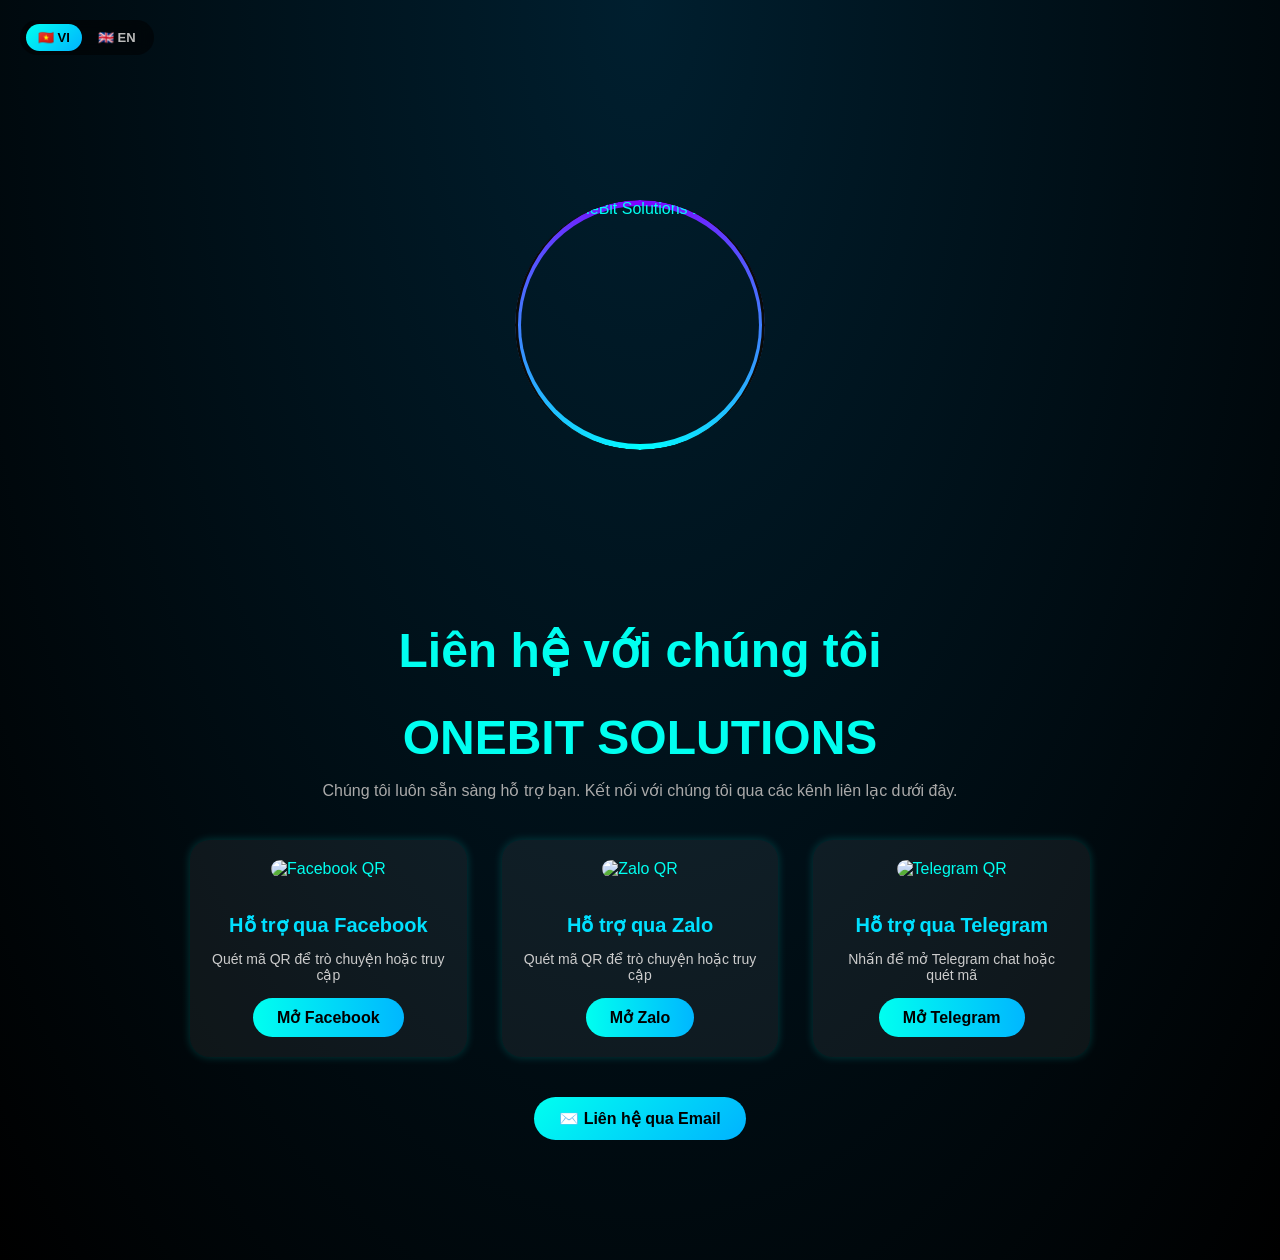
==== index.html @ 479a9d3e "FixTitle" ====
<!DOCTYPE html>
<html lang="vi">
<head>
    <meta charset="UTF-8" />
    <meta name="viewport" content="width=device-width, initial-scale=1.0" />
    <title>OneBit Solutions</title>
    <link rel="stylesheet" href="Onebit.css" />
</head>
<body>
    <div class="lang-switch">
        <button class="lang-btn active" onclick="switchLang('vi')">🇻🇳 VI</button>
        <button class="lang-btn" onclick="switchLang('en')">🇬🇧 EN</button>
    </div>
<div class="logo-section">
    <div class="logo-circle">
        <img src="images/profile.jpg" alt="OneBit Solutions Logo">
    </div>
</div>

    <div class="container">
        <h1>LIÊN HỆ VỚI CHÚNG TÔI</h1>
        <h1>ONEBIT SOLUTIONS</h1>
        <p class="subtitle">Chúng tôi luôn sẵn sàng hỗ trợ bạn. Kết nối với chúng tôi qua các kênh liên lạc dưới đây.</p>

        <div class="support-grid">
            <div class="support-card">
                <img src="images/facebook_qr.png" alt="Facebook QR">
                <h3 class="support-title">Hỗ trợ qua Facebook</h3>
                <p class="support-text">Quét mã QR để trò chuyện hoặc truy cập</p>
                <a href="https://www.facebook.com/OneBitSolutionsGlobal/" target="_blank" class="support-link">Mở Facebook</a>
            </div>

            <div class="support-card">
                <img src="images/ZaloQR.png" alt="Zalo QR">
                <h3 class="support-title">Hỗ trợ qua Zalo</h3>
                <p class="support-text">Quét mã QR để trò chuyện hoặc truy cập</p>
                <a href="https://zalo.me/" target="_blank" class="support-link">Mở Zalo</a>
            </div>

            <div class="support-card">
                <img src="images/TelegramQR.png" alt="Telegram QR">
                <h3 class="support-title">Hỗ trợ qua Telegram</h3>
                <p class="support-text">Nhấn để mở Telegram chat hoặc quét mã</p>
                <a href="https://t.me/your_username" target="_blank" class="support-link">Mở Telegram</a>
            </div>
        </div>

        <button class="email-button">
            ✉️ Liên hệ qua Email
        </button>
    </div>

    <script src="Onebit.js"></script>
</body>
</html>
---- Onebit.css ----
body {
    background: radial-gradient(ellipse at top, #001f2f, #000);
    font-family: "Poppins", sans-serif;
    color: #00fff0;
    text-align: center;
    margin: 0;
    padding: 0;
    overflow-x: hidden;
}

.logo-section {
    display: flex;
    justify-content: center;
    margin-top: 200px;    
    margin-bottom: 30px;  
}


.logo-circle {
  position: relative;
  width: 250px;
  height: 250px;
  border-radius: 50%;
  display: flex;
  justify-content: center;
  align-items: center;
  overflow: hidden;
    margin-bottom: 20px;
}

.logo-circle::before {
  content: "";
  position: absolute;
  inset: 0;
  border-radius: 50%;
  padding: 6px;
  background: conic-gradient(from 0deg, #7f00ff, #00ffff, #7f00ff);
  mask: 
    linear-gradient(#fff 0 0) content-box, 
    linear-gradient(#fff 0 0);
  mask-composite: exclude;
  -webkit-mask-composite: destination-out;
  animation: spin 4s linear infinite;
}

.logo-circle img {
  position: relative;
  z-index: 1;
  width: 100%;
  height: 100%;
  border-radius: 50%;
  border: 3px solid #0a0a0a;
  object-fit: cover;
}

@keyframes spin {
  0% { transform: rotate(0deg); }
  100% { transform: rotate(360deg); }
}

.container {
    max-width: 900px;
    margin: 100px auto;
    padding: 20px;
}


h1 {
    font-size: 48px;
    margin-bottom: 10px;
    color: #00fff0;
}

.subtitle {
    color: #aaa;
    font-size: 16px;
    margin-bottom: 40px;
}
.support-grid {
    display: grid;
    grid-template-columns: repeat(auto-fit, minmax(250px, 1fr));
    justify-content: center;
    gap: 35px;
    align-items: stretch; 
}


.support-card {
    background: rgba(255, 255, 255, 0.06);
    border-radius: 20px;
    padding: 20px;
    box-shadow: 0 0 10px rgba(0, 255, 240, 0.2);
    transition: transform 0.3s ease, box-shadow 0.3s ease;
}

.support-card:hover {
    transform: translateY(-5px);
    box-shadow: 0 0 20px rgba(0, 255, 240, 0.4);
}

.support-card img {
    width: 100%;
    max-width: 200px;
    border-radius: 12px;
    margin-bottom: 15px;
}
.support-card img {
    transition: transform 0.3s ease;
}

.support-card:hover img {
    transform: translateY(-8px) scale(1.05);
}
.support-title {
    font-size: 20px;
    margin-bottom: 8px;
    color: #00e0ff;
}

.support-text {
    font-size: 14px;
    color: #ccc;
    margin-bottom: 15px;
}

.support-link {
    position: relative;
    display: inline-block;
    padding: 10px 24px;
    border-radius: 999px;
    color: #000;
    font-weight: 600;
    background: linear-gradient(90deg, #00fff0, #00b7ff);
    text-decoration: none;
    transition: color 0.3s ease;
    overflow: visible; 
    z-index: 0;
}

.support-link::before {
    content: "";
    position: absolute;
    top: -3px;
    left: -3px;
    right: -3px;
    bottom: -3px;
    border-radius: 999px;
    background: linear-gradient(120deg, 
        #00fff0, #00b7ff, #0077ff, #00b7ff, #00fff0);
    background-size: 300% 300%;
    animation: borderMove 3s linear infinite;
    z-index: -1;
    opacity: 0;
    transition: opacity 0.3s ease;
}

.support-link:hover::before {
    opacity: 1;
}

@keyframes borderMove {
    0% { background-position: 0% 50%; }
    50% { background-position: 100% 50%; }
    100% { background-position: 0% 50%; }
}


.email-button {
    margin-top: 40px;
    font-size: 16px;
    padding: 12px 25px;
    border-radius: 30px;
    border: none;
    background: linear-gradient(135deg, #00fff0, #00b3ff);
    color: #000;
    cursor: pointer;
    font-weight: 600;
    transition: transform 0.2s;
}

.email-button:hover {
    transform: scale(1.05);
}


.lang-switch {
    position: fixed;
    top: 20px;
    left: 20px;
    display: flex;
    background: rgba(0, 0, 0, 0.5);
    border-radius: 50px;
    padding: 4px;
    z-index: 999;
    backdrop-filter: blur(10px);
}

.lang-btn {
    font-size: 13px;
    font-weight: 600;
    color: #bbb;
    background: transparent;
    border: none;
    border-radius: 50px;
    padding: 6px 12px;
    margin: 0 2px;
    cursor: pointer;
    transition: all 0.25s ease;
}

.lang-btn.active {
    background: linear-gradient(135deg, #00fff0, #00b3ff);
    color: #000;
}
@media (max-width: 500px) {
  .logo-circle {
    width: 180px;
    height: 180px;
  }
  h1 {
    font-size: 32px;
  }
}
@media (max-width: 768px) {
  .logo-section {
    margin-top: 40px;
    margin-bottom: 10px;
  }
}
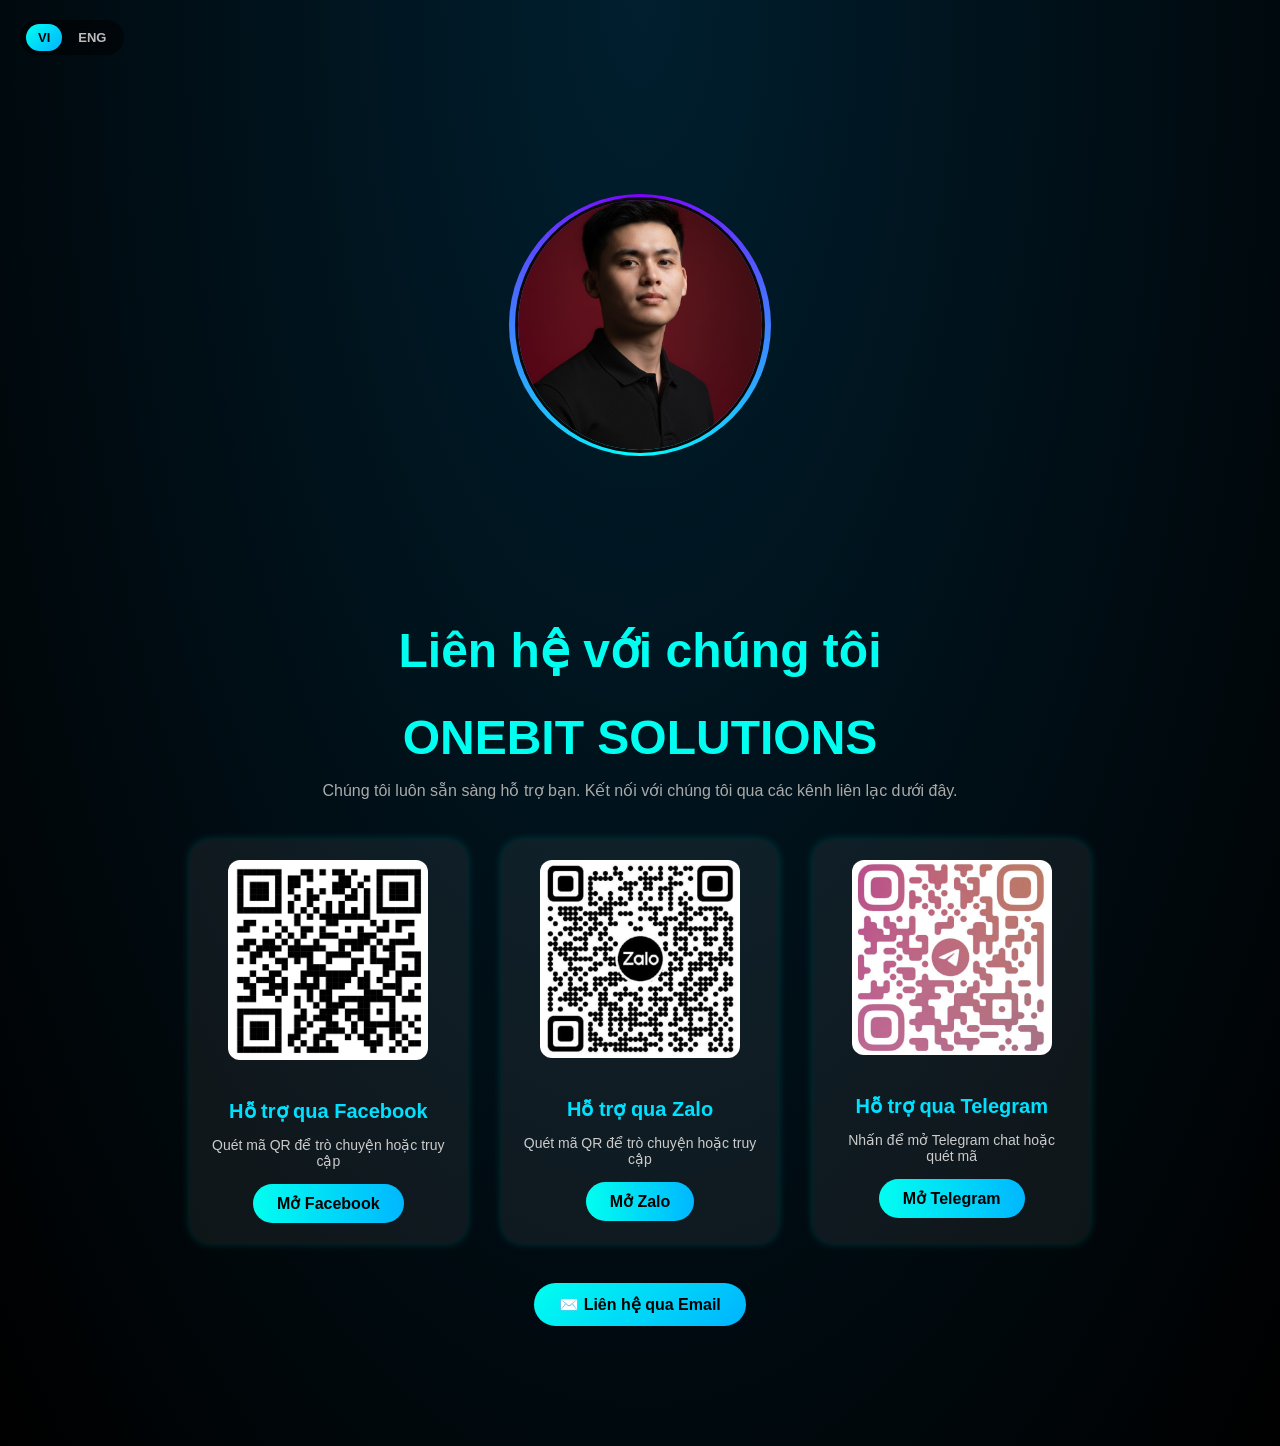
==== commit d86f704f: "FixUI" ====
--- a/index.html
+++ b/index.html
@@ -8,12 +8,12 @@
 </head>
 <body>
     <div class="lang-switch">
-        <button class="lang-btn active" onclick="switchLang('vi')">🇻🇳 VI</button>
-        <button class="lang-btn" onclick="switchLang('en')">🇬🇧 EN</button>
+        <button class="lang-btn active" onclick="switchLang('vi')">VI</button>
+        <button class="lang-btn" onclick="switchLang('en')">ENG</button>
     </div>
 <div class="logo-section">
     <div class="logo-circle">
-        <img src="images/profile.jpg" alt="OneBit Solutions Logo">
+        <img src="./Images/profile.jpg" alt="OneBit Solutions Logo">
     </div>
 </div>
 
@@ -24,21 +24,21 @@
 
         <div class="support-grid">
             <div class="support-card">
-                <img src="images/facebook_qr.png" alt="Facebook QR">
+                <img src="./Images/facebook_qr.png" alt="Facebook QR">
                 <h3 class="support-title">Hỗ trợ qua Facebook</h3>
                 <p class="support-text">Quét mã QR để trò chuyện hoặc truy cập</p>
                 <a href="https://www.facebook.com/OneBitSolutionsGlobal/" target="_blank" class="support-link">Mở Facebook</a>
             </div>
 
             <div class="support-card">
-                <img src="images/ZaloQR.png" alt="Zalo QR">
+                <img src="./Images/ZaloQR.png" alt="Zalo QR">
                 <h3 class="support-title">Hỗ trợ qua Zalo</h3>
                 <p class="support-text">Quét mã QR để trò chuyện hoặc truy cập</p>
                 <a href="https://zalo.me/" target="_blank" class="support-link">Mở Zalo</a>
             </div>
 
             <div class="support-card">
-                <img src="images/TelegramQR.png" alt="Telegram QR">
+                <img src="./Images/TelegramQR.png" alt="Telegram QR">
                 <h3 class="support-title">Hỗ trợ qua Telegram</h3>
                 <p class="support-text">Nhấn để mở Telegram chat hoặc quét mã</p>
                 <a href="https://t.me/your_username" target="_blank" class="support-link">Mở Telegram</a>
--- a/Onebit.css
+++ b/Onebit.css
@@ -1,4 +1,3 @@
-
 body {
     background: radial-gradient(ellipse at top, #001f2f, #000);
     font-family: "Poppins", sans-serif;
@@ -10,12 +9,11 @@
 }
 
 .logo-section {
-    display: flex;
-    justify-content: center;
-    margin-top: 200px;    
-    margin-bottom: 30px;  
-}
-
+  display: flex;
+  justify-content: center;
+  margin-top: 200px;
+  margin-bottom: 30px;
+}
 
 .logo-circle {
   position: relative;
@@ -25,39 +23,40 @@
   display: flex;
   justify-content: center;
   align-items: center;
-  overflow: hidden;
-    margin-bottom: 20px;
+  margin-bottom: 20px;
+  overflow: visible;
 }
 
 .logo-circle::before {
   content: "";
   position: absolute;
-  inset: 0;
+  top: -6px;   
+  left: -6px;
+  right: -6px;
+  bottom: -6px;
   border-radius: 50%;
-  padding: 6px;
   background: conic-gradient(from 0deg, #7f00ff, #00ffff, #7f00ff);
-  mask: 
-    linear-gradient(#fff 0 0) content-box, 
-    linear-gradient(#fff 0 0);
-  mask-composite: exclude;
-  -webkit-mask-composite: destination-out;
   animation: spin 4s linear infinite;
-}
+  z-index: 0;
+}
+
 
 .logo-circle img {
   position: relative;
-  z-index: 1;
+  z-index: 1; 
   width: 100%;
   height: 100%;
   border-radius: 50%;
-  border: 3px solid #0a0a0a;
   object-fit: cover;
-}
+  border: 3px solid #0a0a0a; 
+}
+
 
 @keyframes spin {
   0% { transform: rotate(0deg); }
   100% { transform: rotate(360deg); }
 }
+
 
 .container {
     max-width: 900px;
@@ -85,8 +84,56 @@
     align-items: stretch; 
 }
 
-
 .support-card {
+  position: relative;
+  background: rgba(255, 255, 255, 0.06);
+  border-radius: 20px;
+  padding: 20px;
+  box-shadow: 0 0 10px rgba(0, 255, 240, 0.2);
+  overflow: hidden;
+  transition: transform 0.3s ease, box-shadow 0.3s ease;
+}
+
+
+.support-card::before {
+  content: "";
+  position: absolute;
+  inset: 0;
+  border-radius: 20px;
+  padding: 2px;
+  background: conic-gradient(from 0deg, transparent 0%, #00ffff 10%, transparent 20%);
+  -webkit-mask:
+    linear-gradient(#000 0 0) content-box,
+    linear-gradient(#000 0 0);
+  -webkit-mask-composite: xor;
+  mask-composite: exclude;
+  animation: rotate-line 3s linear infinite;
+  opacity: 0;
+  transition: opacity 0.3s ease;
+}
+
+
+.support-card:hover::before {
+  opacity: 1;
+}
+
+
+@keyframes rotate-line {
+  0% { transform: rotate(0deg); }
+  100% { transform: rotate(360deg); }
+}
+
+
+.support-card > * {
+  position: relative;
+  z-index: 1;
+}
+
+.support-card:hover {
+  transform: translateY(-5px);
+  box-shadow: 0 0 20px rgba(0, 255, 240, 0.4);
+}
+/* .support-card {
     background: rgba(255, 255, 255, 0.06);
     border-radius: 20px;
     padding: 20px;
@@ -97,7 +144,7 @@
 .support-card:hover {
     transform: translateY(-5px);
     box-shadow: 0 0 20px rgba(0, 255, 240, 0.4);
-}
+} */
 
 .support-card img {
     width: 100%;
@@ -195,7 +242,10 @@
     z-index: 999;
     backdrop-filter: blur(10px);
 }
-
+.lang-btn:hover {
+  background:#00b3ff;
+  color: #000;
+}
 .lang-btn {
     font-size: 13px;
     font-weight: 600;
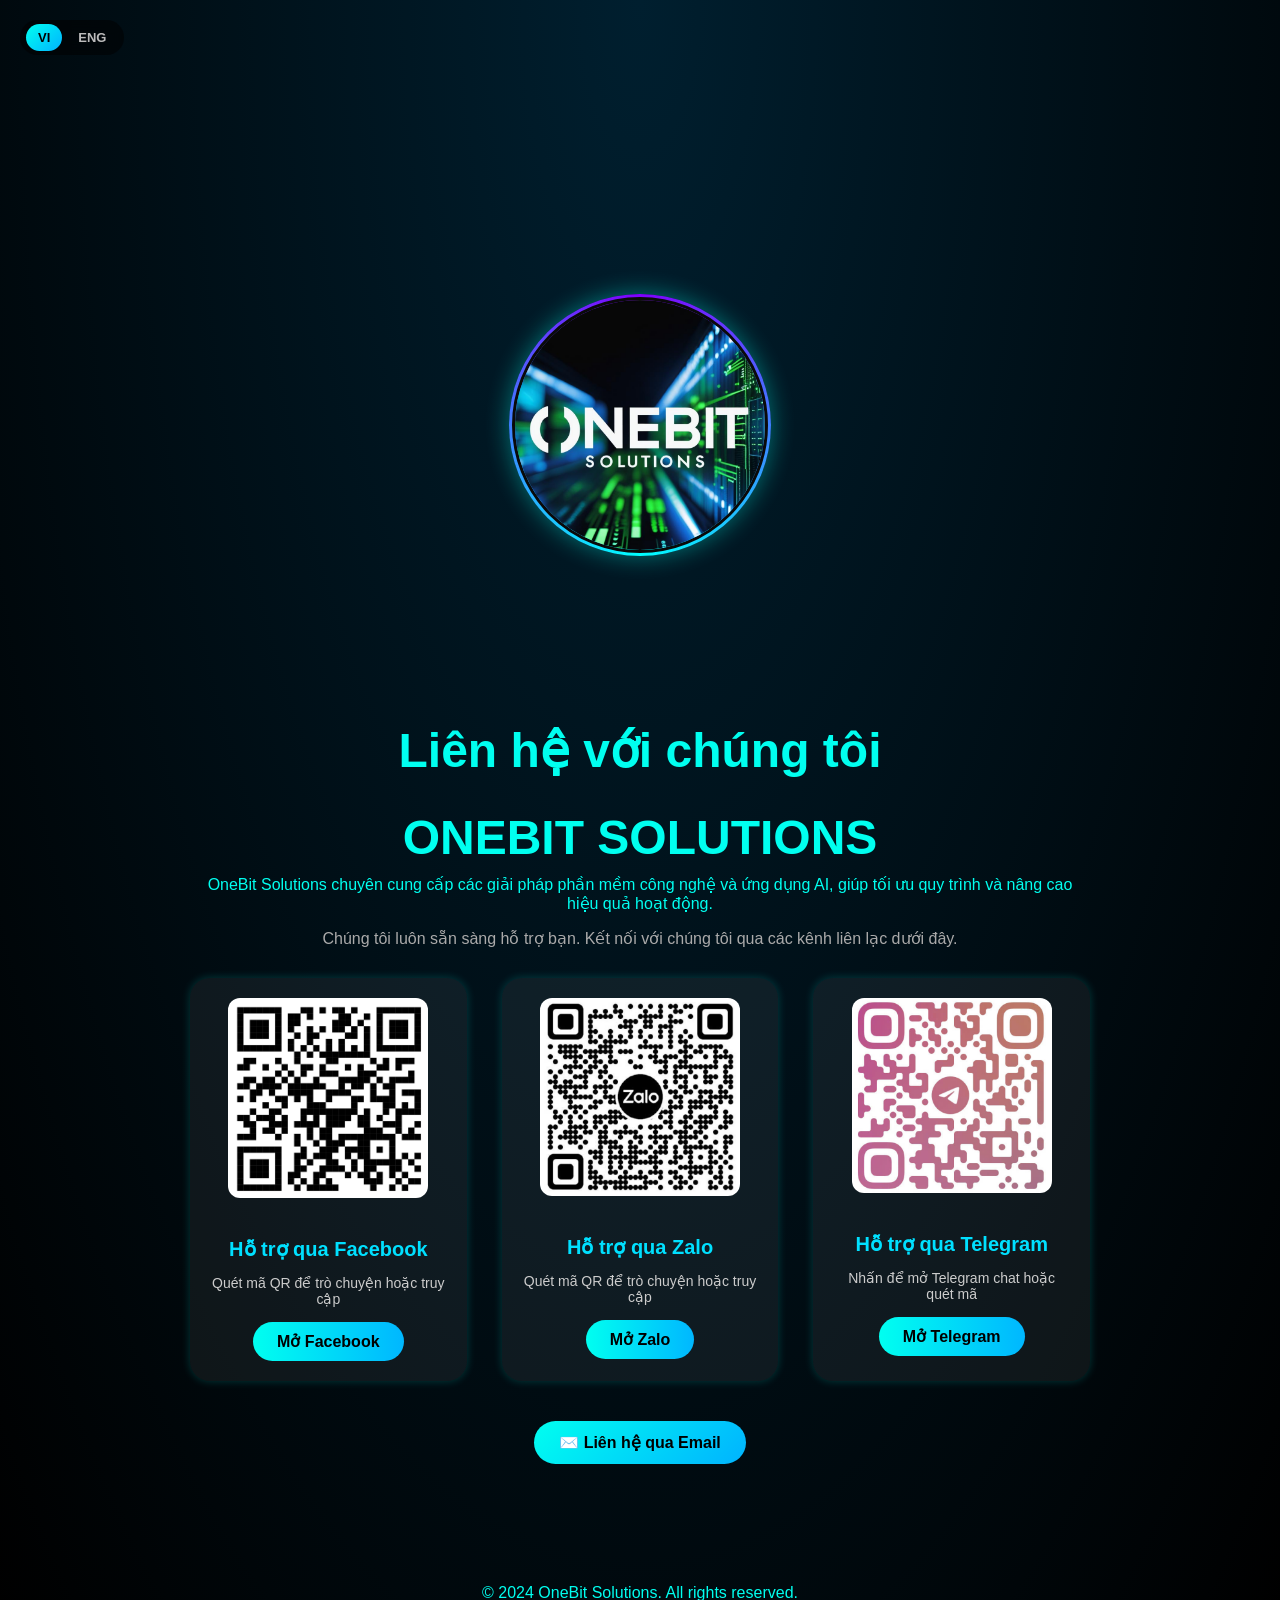
==== commit 446fc419: "FixUI" ====
--- a/index.html
+++ b/index.html
@@ -13,15 +13,21 @@
     </div>
 <div class="logo-section">
     <div class="logo-circle">
-        <img src="./Images/profile.jpg" alt="OneBit Solutions Logo">
+        <img src="./Images/OnebitProfile.jpg" alt="OneBit Solutions Logo">
     </div>
 </div>
 
     <div class="container">
         <h1>LIÊN HỆ VỚI CHÚNG TÔI</h1>
         <h1>ONEBIT SOLUTIONS</h1>
+          <div class="introsection">
+            <p>
+                OneBit Solutions chuyên cung cấp các giải pháp phần mềm công nghệ và ứng dụng AI, 
+                giúp doanh nghiệp tối ưu quy trình và nâng cao hiệu quả hoạt động.
+            </p>
+        </div>
         <p class="subtitle">Chúng tôi luôn sẵn sàng hỗ trợ bạn. Kết nối với chúng tôi qua các kênh liên lạc dưới đây.</p>
-
+      
         <div class="support-grid">
             <div class="support-card">
                 <img src="./Images/facebook_qr.png" alt="Facebook QR">
@@ -30,26 +36,31 @@
                 <a href="https://www.facebook.com/OneBitSolutionsGlobal/" target="_blank" class="support-link">Mở Facebook</a>
             </div>
 
-            <div class="support-card">
-                <img src="./Images/ZaloQR.png" alt="Zalo QR">
-                <h3 class="support-title">Hỗ trợ qua Zalo</h3>
-                <p class="support-text">Quét mã QR để trò chuyện hoặc truy cập</p>
-                <a href="https://zalo.me/" target="_blank" class="support-link">Mở Zalo</a>
-            </div>
+     <div class="support-card" onclick="openZalo()">
+        <img src="./Images/ZaloQR.png" alt="Zalo QR">
+        <h3 class="support-title">Hỗ trợ qua Zalo</h3>
+        <p class="support-text">Quét mã QR để trò chuyện hoặc truy cập</p>
+        <a class="support-link">Mở Zalo</a>
+        </div>
+
+
 
             <div class="support-card">
                 <img src="./Images/TelegramQR.png" alt="Telegram QR">
                 <h3 class="support-title">Hỗ trợ qua Telegram</h3>
                 <p class="support-text">Nhấn để mở Telegram chat hoặc quét mã</p>
-                <a href="https://t.me/your_username" target="_blank" class="support-link">Mở Telegram</a>
+                <a href="https://t.me/karim_onebit" target="_blank" class="support-link">Mở Telegram</a>
             </div>
         </div>
-
-        <button class="email-button">
+       <button class="email-button">
             ✉️ Liên hệ qua Email
         </button>
+    </a>
+     
     </div>
-
+   <div class="footer">
+            <p>&copy; 2024 OneBit Solutions. All rights reserved.</p>
+        </div>
     <script src="Onebit.js"></script>
 </body>
 </html>
--- a/Onebit.css
+++ b/Onebit.css
@@ -11,15 +11,15 @@
 .logo-section {
   display: flex;
   justify-content: center;
-  margin-top: 200px;
-  margin-bottom: 30px;
+  margin-top: 300px;
+  margin-bottom: 10px;
 }
 
 .logo-circle {
   position: relative;
   width: 250px;
   height: 250px;
-  border-radius: 50%;
+  border-radius: 70%;
   display: flex;
   justify-content: center;
   align-items: center;
@@ -36,8 +36,9 @@
   bottom: -6px;
   border-radius: 50%;
   background: conic-gradient(from 0deg, #7f00ff, #00ffff, #7f00ff);
-  animation: spin 4s linear infinite;
+  animation: spin 1.5s linear infinite;
   z-index: 0;
+  box-shadow: 0 0 25px rgba(0, 255, 240, 0.4);
 }
 
 
@@ -74,7 +75,7 @@
 .subtitle {
     color: #aaa;
     font-size: 16px;
-    margin-bottom: 40px;
+    margin-bottom: 30px;
 }
 .support-grid {
     display: grid;
@@ -133,18 +134,7 @@
   transform: translateY(-5px);
   box-shadow: 0 0 20px rgba(0, 255, 240, 0.4);
 }
-/* .support-card {
-    background: rgba(255, 255, 255, 0.06);
-    border-radius: 20px;
-    padding: 20px;
-    box-shadow: 0 0 10px rgba(0, 255, 240, 0.2);
-    transition: transform 0.3s ease, box-shadow 0.3s ease;
-}
-
-.support-card:hover {
-    transform: translateY(-5px);
-    box-shadow: 0 0 20px rgba(0, 255, 240, 0.4);
-} */
+
 
 .support-card img {
     width: 100%;
@@ -205,7 +195,54 @@
 .support-link:hover::before {
     opacity: 1;
 }
-
+.email-button {
+  position: relative;
+  overflow: hidden;
+  transition: all 0.3s ease;
+ background: linear-gradient(135deg, 
+        #00fff0, #00b7ff, #0077ff, #00b7ff, #00fff0);
+  background-size: 200% 200%;
+  animation: gradientShift 3s ease infinite;
+}
+
+.email-button:hover {
+ background: linear-gradient(135deg, 
+        #00fff0, #00b7ff, #0077ff, #00b7ff, #00fff0);
+  background-size: 200% 200%;
+  animation: gradientHover 3s ease infinite;
+  transform: translateY(-2px);
+  box-shadow: 0 0 20px rgba(0, 255, 240, 0.4);
+}
+
+.email-button.copied {
+  background: linear-gradient(135deg, #10b981 0%, #059669 100%) !important;
+  transform: scale(1.05);
+  animation: none;
+}
+
+@keyframes gradientShift {
+  0% {
+    background-position: 0% 50%;
+  }
+  50% {
+    background-position: 100% 50%;
+  }
+  100% {
+    background-position: 0% 50%;
+  }
+}
+
+@keyframes gradientHover {
+  0% {
+    background-position: 0% 50%;
+  }
+  50% {
+    background-position: 100% 50%;
+  }
+  100% {
+    background-position: 0% 50%;
+  }
+}
 @keyframes borderMove {
     0% { background-position: 0% 50%; }
     50% { background-position: 100% 50%; }
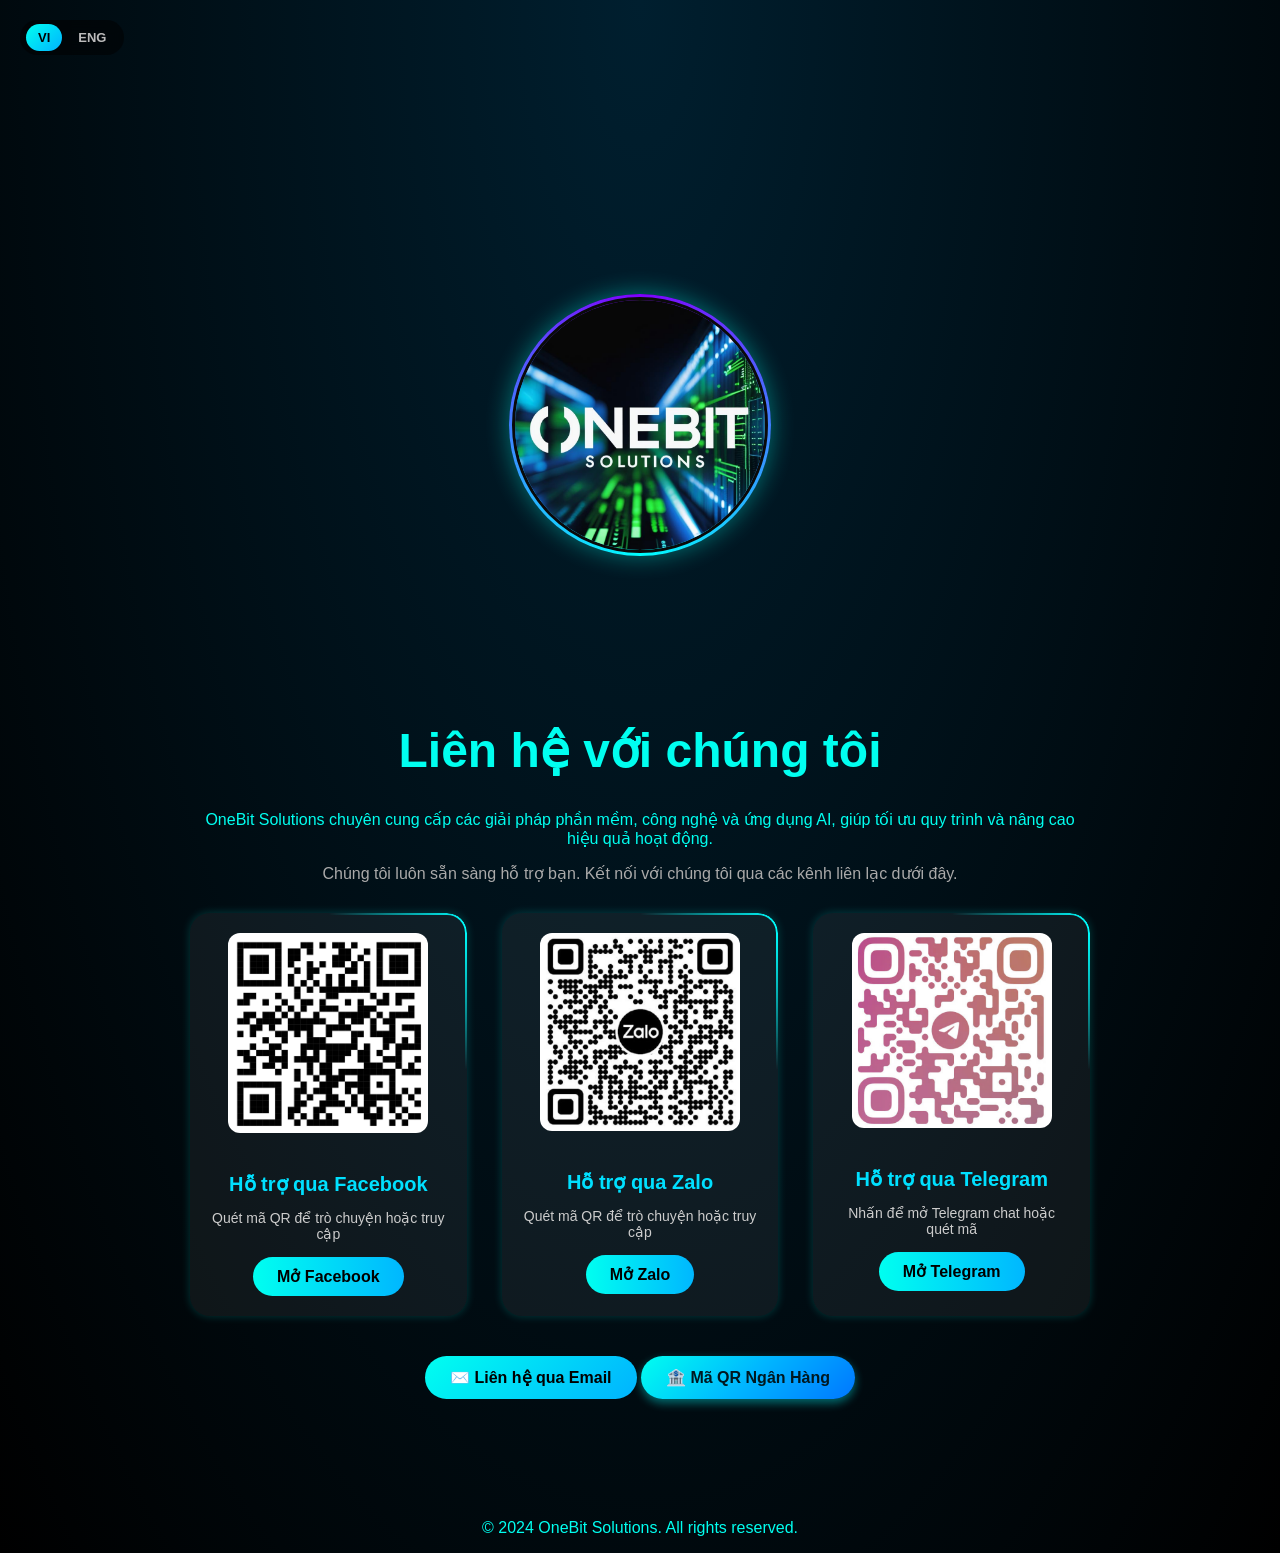
==== commit 7d075c8f: "AddQRCode" ====
--- a/index.html
+++ b/index.html
@@ -18,49 +18,76 @@
 </div>
 
     <div class="container">
-        <h1>LIÊN HỆ VỚI CHÚNG TÔI</h1>
-        <h1>ONEBIT SOLUTIONS</h1>
+        <h1></h1>
+        <h1></h1>
           <div class="introsection">
             <p>
-                OneBit Solutions chuyên cung cấp các giải pháp phần mềm công nghệ và ứng dụng AI, 
-                giúp doanh nghiệp tối ưu quy trình và nâng cao hiệu quả hoạt động.
+
             </p>
         </div>
-        <p class="subtitle">Chúng tôi luôn sẵn sàng hỗ trợ bạn. Kết nối với chúng tôi qua các kênh liên lạc dưới đây.</p>
+        <p class="subtitle"></p>
       
         <div class="support-grid">
             <div class="support-card">
                 <img src="./Images/facebook_qr.png" alt="Facebook QR">
-                <h3 class="support-title">Hỗ trợ qua Facebook</h3>
-                <p class="support-text">Quét mã QR để trò chuyện hoặc truy cập</p>
-                <a href="https://www.facebook.com/OneBitSolutionsGlobal/" target="_blank" class="support-link">Mở Facebook</a>
+                <h3 class="support-title"></h3>
+                <p class="support-text"></p>
+                <a href="https://www.facebook.com/OneBitSolutionsGlobal/" target="_blank" class="support-link"></a>
             </div>
 
-     <div class="support-card" onclick="openZalo()">
-        <img src="./Images/ZaloQR.png" alt="Zalo QR">
-        <h3 class="support-title">Hỗ trợ qua Zalo</h3>
-        <p class="support-text">Quét mã QR để trò chuyện hoặc truy cập</p>
-        <a class="support-link">Mở Zalo</a>
-        </div>
-
-
+            <div class="support-card" onclick="openZalo()">
+                 <img src="./Images/ZaloQR.png" alt="Zalo QR"> 
+                <h3 class="support-title"></h3> 
+                <p class="support-text"></p>
+                 <a href="https://zalo.me/" target="_blank" class="support-link"></a> </div>
 
             <div class="support-card">
                 <img src="./Images/TelegramQR.png" alt="Telegram QR">
-                <h3 class="support-title">Hỗ trợ qua Telegram</h3>
-                <p class="support-text">Nhấn để mở Telegram chat hoặc quét mã</p>
-                <a href="https://t.me/karim_onebit" target="_blank" class="support-link">Mở Telegram</a>
+                <h3 class="support-title"></h3>
+                <p class="support-text"></p>
+                <a href="https://t.me/karim_onebit" target="_blank" class="support-link"></a>
             </div>
         </div>
        <button class="email-button">
-            ✉️ Liên hệ qua Email
+        </button>
+          <button class="bank-button" onclick="showBankQR()">
+
         </button>
     </a>
-     
+
+<div id="bankModal" class="modal">
+  <div class="modal-content">
+    <span class="close-btn" onclick="closeBankQR()">&times;</span>
+    <h2>Thông tin chuyển khoản</h2>
+    <img src="./Images/QrBank.png" alt="Bank QR" class="bank-qr">
+    <div class="bank-info">
+      <p><strong></strong></p>
+      <p><strong></strong></p>
+      <p><strong></strong></p>
+    </div>
+  </div>
+</div>
+
     </div>
    <div class="footer">
             <p>&copy; 2024 OneBit Solutions. All rights reserved.</p>
         </div>
     <script src="Onebit.js"></script>
+    <script>
+  function showBankQR() {
+    document.getElementById("bankModal").style.display = "flex";
+  }
+
+  function closeBankQR() {
+    document.getElementById("bankModal").style.display = "none";
+  }
+
+  window.onclick = function(event) {
+    const modal = document.getElementById("bankModal");
+    if (event.target === modal) {
+      modal.style.display = "none";
+    }
+  };
+</script>
 </body>
 </html>
--- a/Onebit.css
+++ b/Onebit.css
@@ -111,11 +111,12 @@
   animation: rotate-line 3s linear infinite;
   opacity: 0;
   transition: opacity 0.3s ease;
+  opacity: 1;
 }
 
 
 .support-card:hover::before {
-  opacity: 1;
+  opacity: 1
 }
 
 
@@ -203,6 +204,7 @@
         #00fff0, #00b7ff, #0077ff, #00b7ff, #00fff0);
   background-size: 200% 200%;
   animation: gradientShift 3s ease infinite;
+  
 }
 
 .email-button:hover {
@@ -218,6 +220,100 @@
   background: linear-gradient(135deg, #10b981 0%, #059669 100%) !important;
   transform: scale(1.05);
   animation: none;
+}
+.modal {
+  display: none; 
+  position: fixed;
+  z-index: 1000;
+  left: 0; top: 0;
+  width: 100%; height: 100%;
+  background-color: rgba(0,0,0,0.7);
+  justify-content: center;
+  align-items: center;
+  backdrop-filter: blur(6px);
+}
+
+.modal-content {
+  background: rgba(0, 20, 30, 0.95);
+  border-radius: 20px;
+  padding: 30px;
+  max-width: 380px;
+  width: 90%;
+  text-align: center;
+  color: #00fff0;
+  box-shadow: 0 0 25px rgba(0,255,240,0.4);
+  position: relative;
+  animation: fadeInUp 0.4s ease;
+}
+
+.close-btn {
+  position: absolute;
+  top: 12px;
+  right: 18px;
+  font-size: 26px;
+  color: #00fff0;
+  cursor: pointer;
+  transition: color 0.2s ease;
+}
+
+.close-btn:hover {
+  color: #00b3ff;
+}
+
+.bank-qr {
+  width: 210px;
+  height: 210px;
+  object-fit: cover;
+  border-radius: 12px;
+  margin: 15px 0;
+  border: 2px solid #00fff0;
+}
+
+.bank-info p {
+  margin: 6px 0;
+  color: #ccc;
+  font-size: 15px;
+}
+
+@keyframes gradientShift {
+  0% { background-position: 0% 50%; }
+  50% { background-position: 100% 50%; }
+  100% { background-position: 0% 50%; }
+}
+
+.bank-button {
+  display: inline-block;
+  padding: 12px 25px;
+  font-weight: bold;
+  font-size: 16px;
+  color: #001820;
+  border: none;
+  border-radius: 999px;
+  cursor: pointer;
+  position: relative;
+  overflow: hidden;
+  transition: all 0.3s ease;
+  background: linear-gradient(
+    135deg,
+    #00fff0,
+    #00b7ff,
+    #0077ff,
+    #00b7ff,
+    #00fff0
+  );
+  background-size: 200% 200%;
+  box-shadow: 0 4px 10px rgba(0, 255, 255, 0.4);
+  margin-top: 15px;
+  
+}
+
+.bank-button:hover {
+ background: linear-gradient(135deg, 
+        #00fff0, #00b7ff, #0077ff, #00b7ff, #00fff0);
+  background-size: 200% 200%;
+  animation: gradientHover 3s ease infinite;
+  transform: translateY(-2px);
+  box-shadow: 0 0 20px rgba(0, 255, 240, 0.4);
 }
 
 @keyframes gradientShift {
@@ -311,7 +407,7 @@
 }
 @media (max-width: 768px) {
   .logo-section {
-    margin-top: 40px;
-    margin-bottom: 10px;
-  }
-}
+    margin-top: 120px;
+    margin-bottom: 5px;
+  }
+}
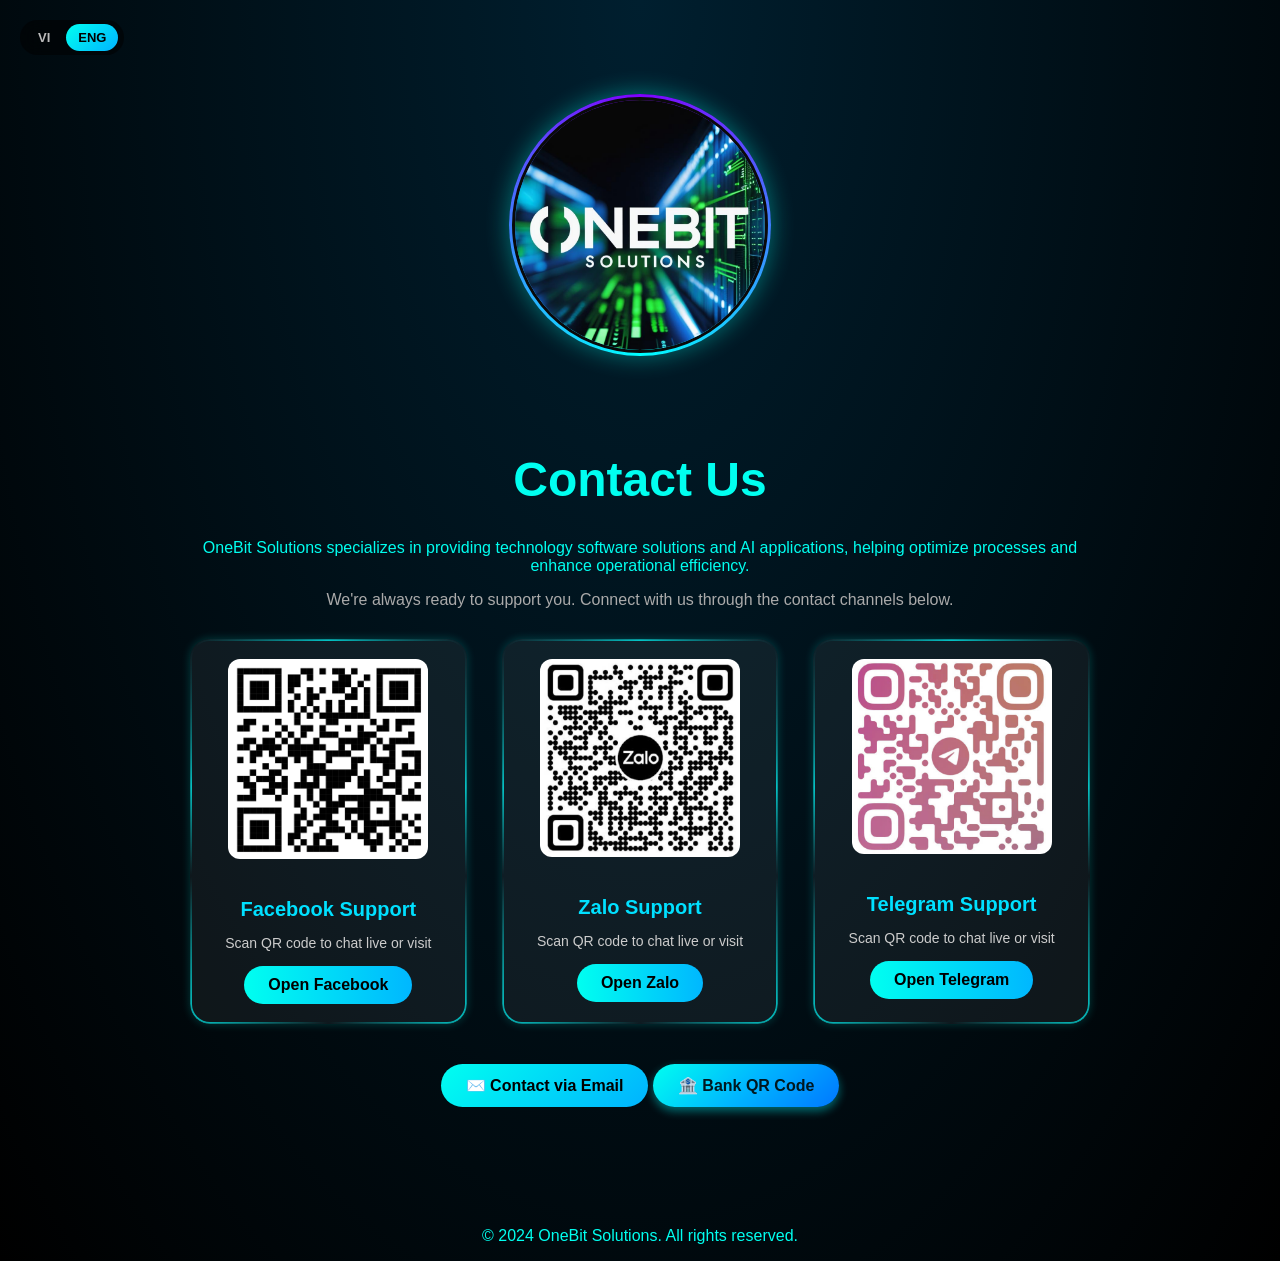
==== commit 69479708: "FixUi1016" ====
--- a/index.html
+++ b/index.html
@@ -11,13 +11,13 @@
         <button class="lang-btn active" onclick="switchLang('vi')">VI</button>
         <button class="lang-btn" onclick="switchLang('en')">ENG</button>
     </div>
-<div class="logo-section">
+<div class="logo-section" style="margin-top: 100px;">
     <div class="logo-circle">
         <img src="./Images/OnebitProfile.jpg" alt="OneBit Solutions Logo">
     </div>
 </div>
 
-    <div class="container">
+    <div class="container" style="margin-top: 30px;">
         <h1></h1>
         <h1></h1>
           <div class="introsection">
--- a/Onebit.css
+++ b/Onebit.css
@@ -102,17 +102,46 @@
   inset: 0;
   border-radius: 20px;
   padding: 2px;
-  background: conic-gradient(from 0deg, transparent 0%, #00ffff 10%, transparent 20%);
+  background: conic-gradient(
+    from 0deg,
+    #00ffff 0%,
+    transparent 10%,
+    #00ffff 20%,
+    transparent 30%,
+    #00ffff 40%,
+    transparent 50%,
+    #00ffff 60%,
+    transparent 70%,
+    #00ffff 80%,
+    transparent 90%,
+    #00ffff 100%
+  );
   -webkit-mask:
     linear-gradient(#000 0 0) content-box,
     linear-gradient(#000 0 0);
   -webkit-mask-composite: xor;
   mask-composite: exclude;
-  animation: rotate-line 3s linear infinite;
-  opacity: 0;
-  transition: opacity 0.3s ease;
-  opacity: 1;
-}
+  animation: rotate-line 8s linear infinite;
+  opacity: 0.8;
+  filter: blur(1px);
+}
+
+
+@keyframes rotate-line {
+  from {
+    transform: rotate(0deg);
+  }
+  to {
+    transform: rotate(360deg);
+  }
+}
+
+
+.support-card:hover {
+  transform: scale(1.03);
+  box-shadow: 0 0 20px rgba(0, 255, 240, 0.4);
+}
+
 
 
 .support-card:hover::before {
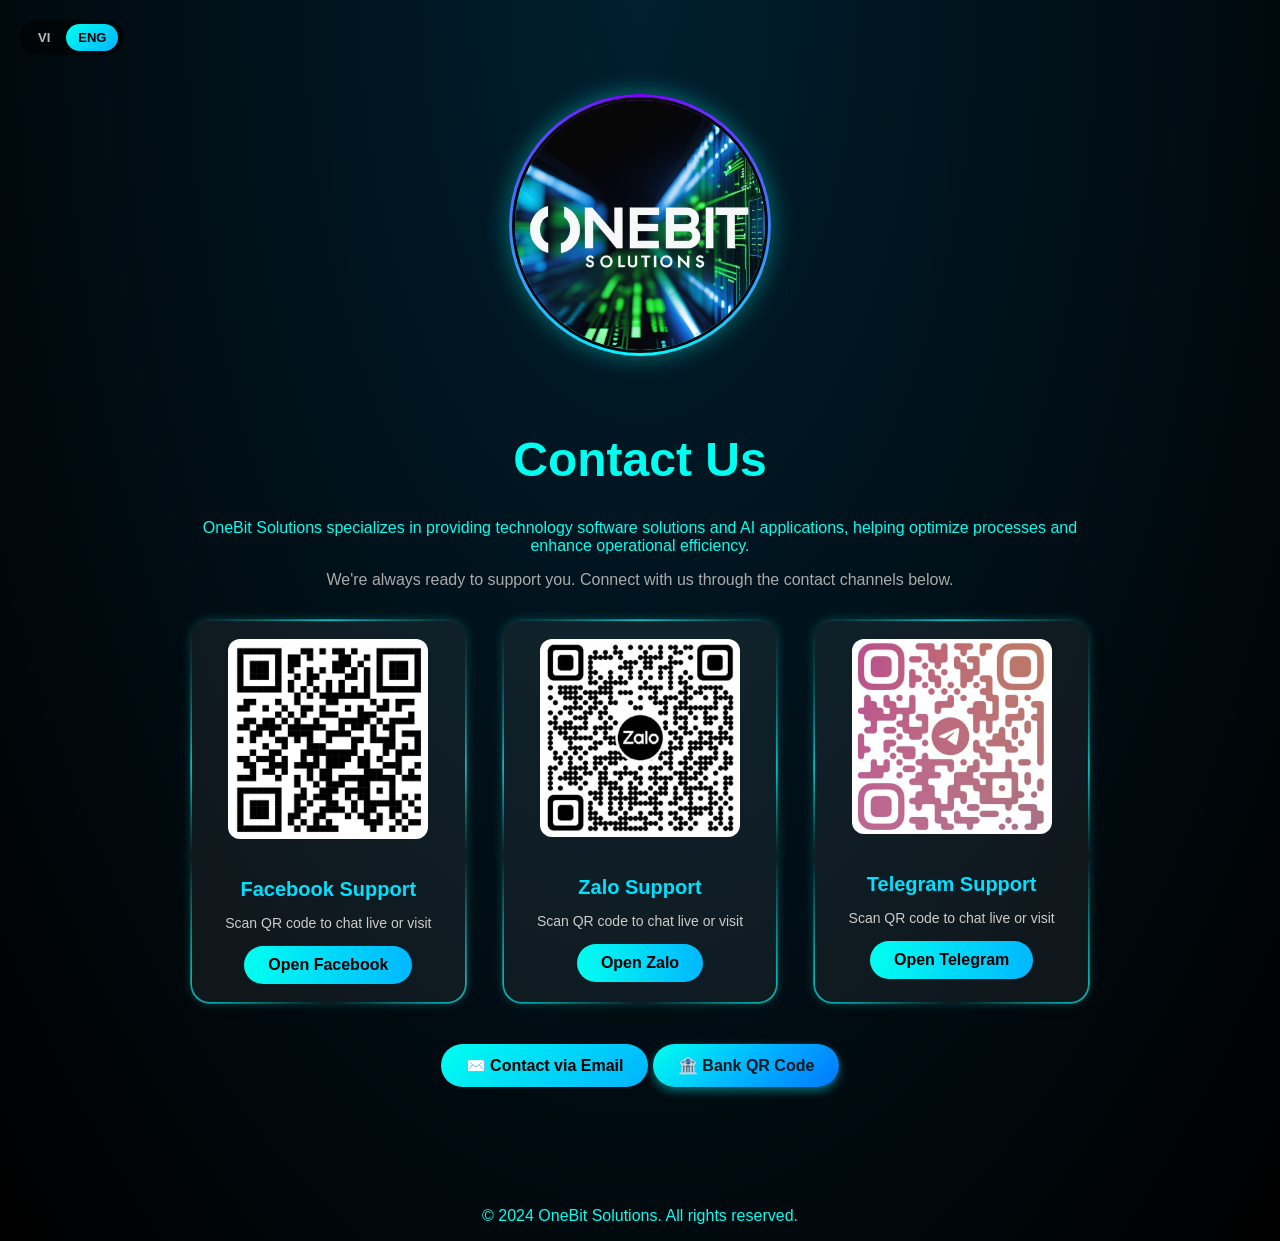
==== commit 07eb300b: "FixMargin" ====
--- a/index.html
+++ b/index.html
@@ -17,7 +17,7 @@
     </div>
 </div>
 
-    <div class="container" style="margin-top: 30px;">
+    <div class="container" style="margin-top: 10px;">
         <h1></h1>
         <h1></h1>
           <div class="introsection">
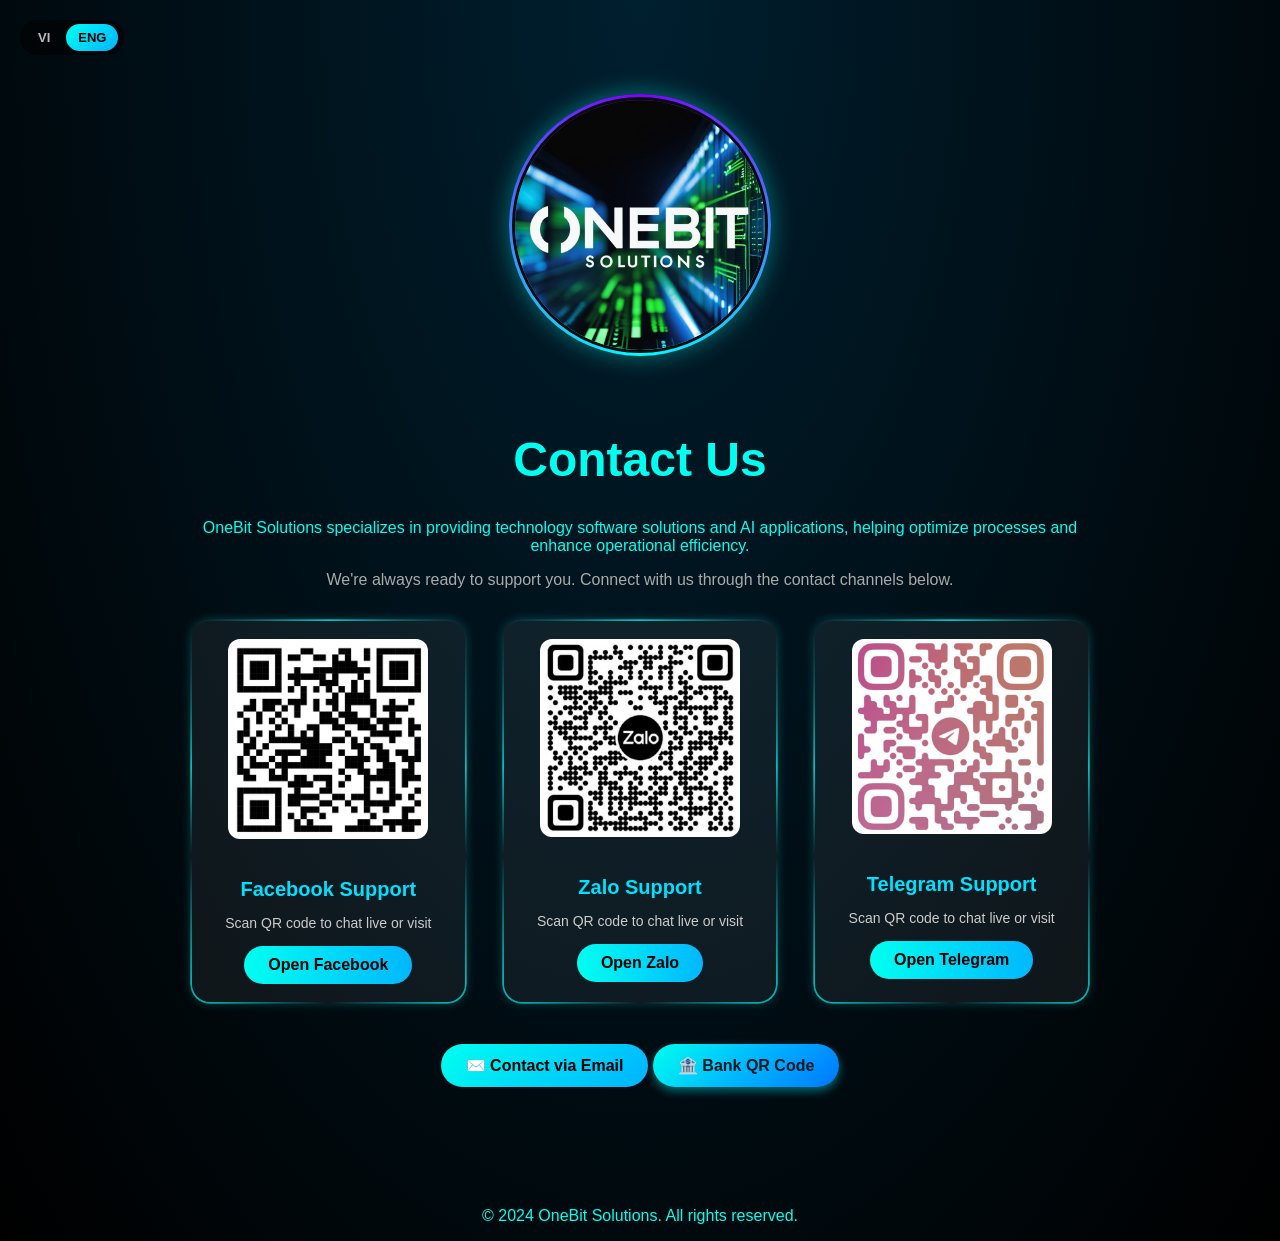
==== commit a334808d: "FixQr" ====
--- a/index.html
+++ b/index.html
@@ -29,10 +29,10 @@
       
         <div class="support-grid">
             <div class="support-card">
-                <img src="./Images/facebook_qr.png" alt="Facebook QR">
+                <img src="./Images/fbQR.png" alt="Facebook QR">
                 <h3 class="support-title"></h3>
                 <p class="support-text"></p>
-                <a href="https://www.facebook.com/OneBitSolutionsGlobal/" target="_blank" class="support-link"></a>
+                <a href="https://www.facebook.com/boyit.11/" target="_blank" class="support-link"></a>
             </div>
 
             <div class="support-card" onclick="openZalo()">
